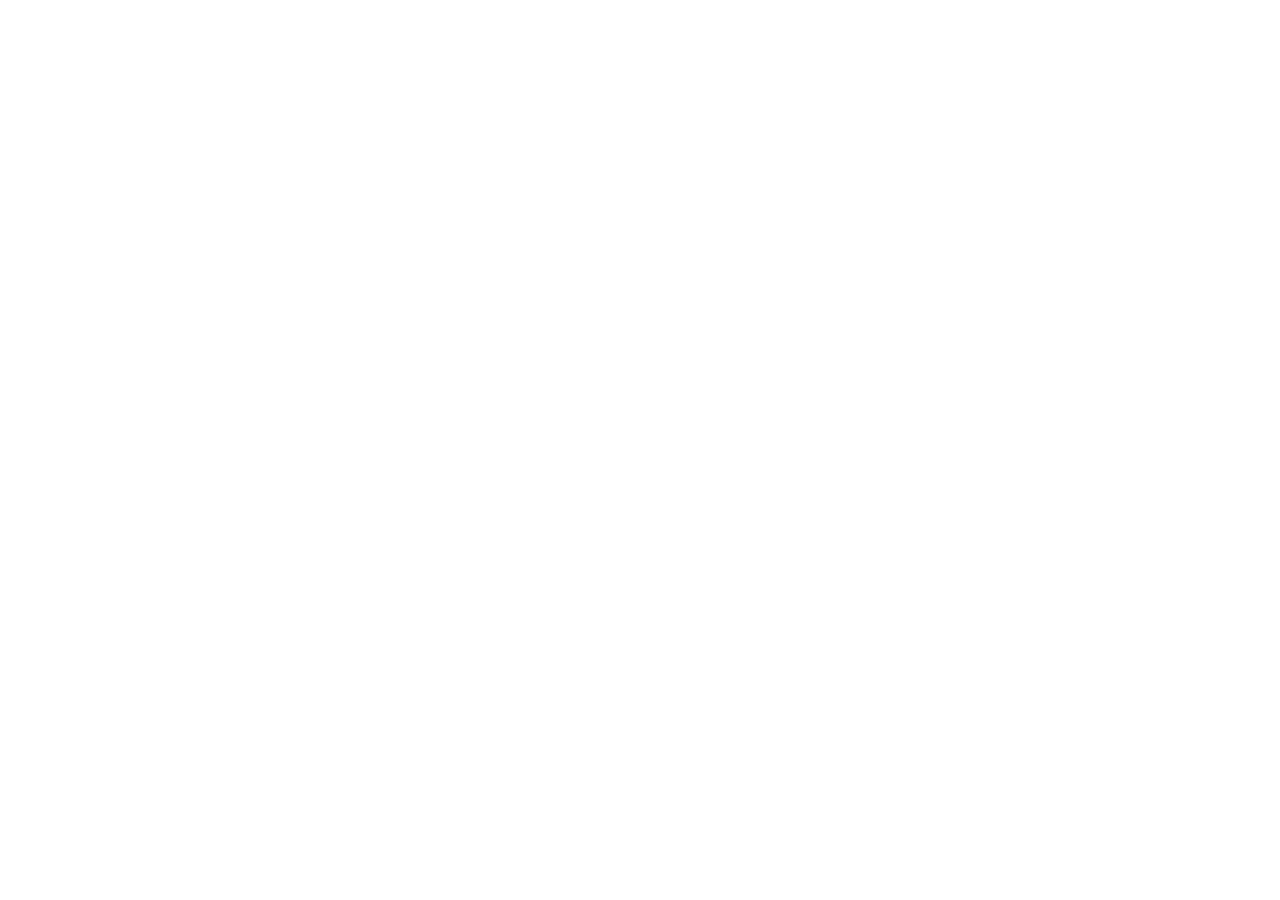
==== index.html @ e537e48a "added  basic html structure to home page" ====
<!DOCTYPE html>
<html lang="en">
<head>
    <meta charset="UTF-8">
    <meta name="viewport" content="width=device-width, initial-scale=1.0">
    <title>AWAKE Cafe</title>
</head>
<body>

</body>
</html>
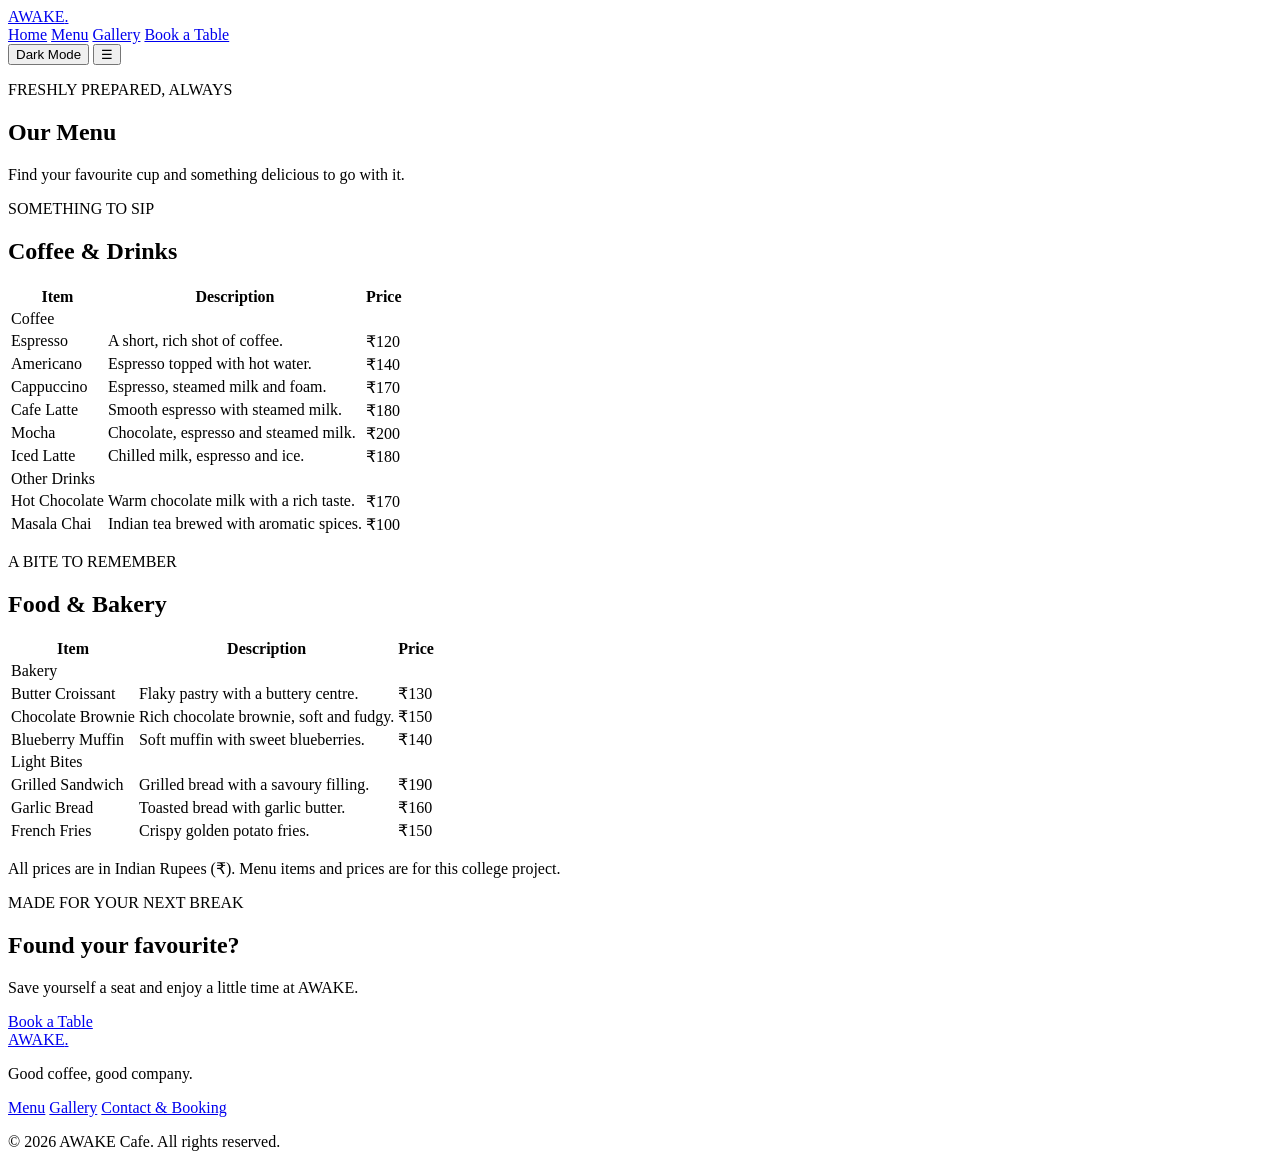
==== commit 1b32444e: "added homepage and menu page" ====
--- a/index.html
+++ b/index.html
@@ -1,11 +1,191 @@
+
 <!DOCTYPE html>
 <html lang="en">
 <head>
     <meta charset="UTF-8">
     <meta name="viewport" content="width=device-width, initial-scale=1.0">
-    <title>AWAKE Cafe</title>
+    <meta name="description" content="Explore the coffee, drinks and food menu at AWAKE Cafe.">
+    <title>Our Menu | AWAKE Cafe</title>
+    <link rel="stylesheet" href="style.css">
+    <script src="script.js" defer></script>
 </head>
 <body>
 
+    <header>
+        <a href="index.html" class="logo" aria-label="AWAKE Cafe Home">
+            AWAKE<span>.</span>
+        </a>
+
+        <nav id="navigation" aria-label="Main navigation">
+            <a href="index.html">Home</a>
+            <a href="menu.html" class="active" aria-current="page">Menu</a>
+            <a href="gallery.html">Gallery</a>
+            <a href="booking.html">Book a Table</a>
+        </nav>
+
+        <div class="header-actions">
+            <button id="theme-toggle" type="button">Dark Mode</button>
+            <button id="menu-toggle" type="button" aria-label="Toggle navigation" aria-expanded="false">☰</button>
+        </div>
+    </header>
+
+    <main>
+        <section class="page-heading">
+            <p class="eyebrow">FRESHLY PREPARED, ALWAYS</p>
+            <h1>Our Menu</h1>
+            <p>Find your favourite cup and something delicious to go with it.</p>
+        </section>
+
+        <section class="menu-section">
+            <div class="section-heading">
+                <div>
+                    <p class="eyebrow">SOMETHING TO SIP</p>
+                    <h2>Coffee & Drinks</h2>
+                </div>
+            </div>
+
+            <div class="table-wrapper">
+                <table>
+                    <thead>
+                        <tr>
+                            <th scope="col">Item</th>
+                            <th scope="col">Description</th>
+                            <th scope="col">Price</th>
+                        </tr>
+                    </thead>
+                    <tbody>
+                        <tr>
+                            <td colspan="3" class="table-heading">Coffee</td>
+                        </tr>
+                        <tr>
+                            <td>Espresso</td>
+                            <td>A short, rich shot of coffee.</td>
+                            <td>₹120</td>
+                        </tr>
+                        <tr>
+                            <td>Americano</td>
+                            <td>Espresso topped with hot water.</td>
+                            <td>₹140</td>
+                        </tr>
+                        <tr>
+                            <td>Cappuccino</td>
+                            <td>Espresso, steamed milk and foam.</td>
+                            <td>₹170</td>
+                        </tr>
+                        <tr>
+                            <td>Cafe Latte</td>
+                            <td>Smooth espresso with steamed milk.</td>
+                            <td>₹180</td>
+                        </tr>
+                        <tr>
+                            <td>Mocha</td>
+                            <td>Chocolate, espresso and steamed milk.</td>
+                            <td>₹200</td>
+                        </tr>
+                        <tr>
+                            <td>Iced Latte</td>
+                            <td>Chilled milk, espresso and ice.</td>
+                            <td>₹180</td>
+                        </tr>
+                        <tr>
+                            <td colspan="3" class="table-heading">Other Drinks</td>
+                        </tr>
+                        <tr>
+                            <td>Hot Chocolate</td>
+                            <td>Warm chocolate milk with a rich taste.</td>
+                            <td>₹170</td>
+                        </tr>
+                        <tr>
+                            <td>Masala Chai</td>
+                            <td>Indian tea brewed with aromatic spices.</td>
+                            <td>₹100</td>
+                        </tr>
+                    </tbody>
+                </table>
+            </div>
+        </section>
+
+        <section class="menu-section">
+            <div class="section-heading">
+                <div>
+                    <p class="eyebrow">A BITE TO REMEMBER</p>
+                    <h2>Food & Bakery</h2>
+                </div>
+            </div>
+
+            <div class="table-wrapper">
+                <table>
+                    <thead>
+                        <tr>
+                            <th scope="col">Item</th>
+                            <th scope="col">Description</th>
+                            <th scope="col">Price</th>
+                        </tr>
+                    </thead>
+                    <tbody>
+                        <tr>
+                            <td colspan="3" class="table-heading">Bakery</td>
+                        </tr>
+                        <tr>
+                            <td>Butter Croissant</td>
+                            <td>Flaky pastry with a buttery centre.</td>
+                            <td>₹130</td>
+                        </tr>
+                        <tr>
+                            <td>Chocolate Brownie</td>
+                            <td>Rich chocolate brownie, soft and fudgy.</td>
+                            <td>₹150</td>
+                        </tr>
+                        <tr>
+                            <td>Blueberry Muffin</td>
+                            <td>Soft muffin with sweet blueberries.</td>
+                            <td>₹140</td>
+                        </tr>
+                        <tr>
+                            <td colspan="3" class="table-heading">Light Bites</td>
+                        </tr>
+                        <tr>
+                            <td>Grilled Sandwich</td>
+                            <td>Grilled bread with a savoury filling.</td>
+                            <td>₹190</td>
+                        </tr>
+                        <tr>
+                            <td>Garlic Bread</td>
+                            <td>Toasted bread with garlic butter.</td>
+                            <td>₹160</td>
+                        </tr>
+                        <tr>
+                            <td>French Fries</td>
+                            <td>Crispy golden potato fries.</td>
+                            <td>₹150</td>
+                        </tr>
+                    </tbody>
+                </table>
+            </div>
+
+            <p class="menu-note">All prices are in Indian Rupees (₹). Menu items and prices are for this college project.</p>
+        </section>
+
+        <section class="visit">
+            <p class="eyebrow">MADE FOR YOUR NEXT BREAK</p>
+            <h2>Found your favourite?</h2>
+            <p>Save yourself a seat and enjoy a little time at AWAKE.</p>
+            <a href="booking.html" class="button">Book a Table</a>
+        </section>
+    </main>
+
+    <footer>
+        <a href="index.html" class="logo">AWAKE<span>.</span></a>
+        <p>Good coffee, good company.</p>
+
+        <div class="footer-links">
+            <a href="menu.html">Menu</a>
+            <a href="gallery.html">Gallery</a>
+            <a href="booking.html">Contact & Booking</a>
+        </div>
+
+        <p class="copyright">&copy; 2026 AWAKE Cafe. All rights reserved.</p>
+    </footer>
+
 </body>
-</html>+</html>
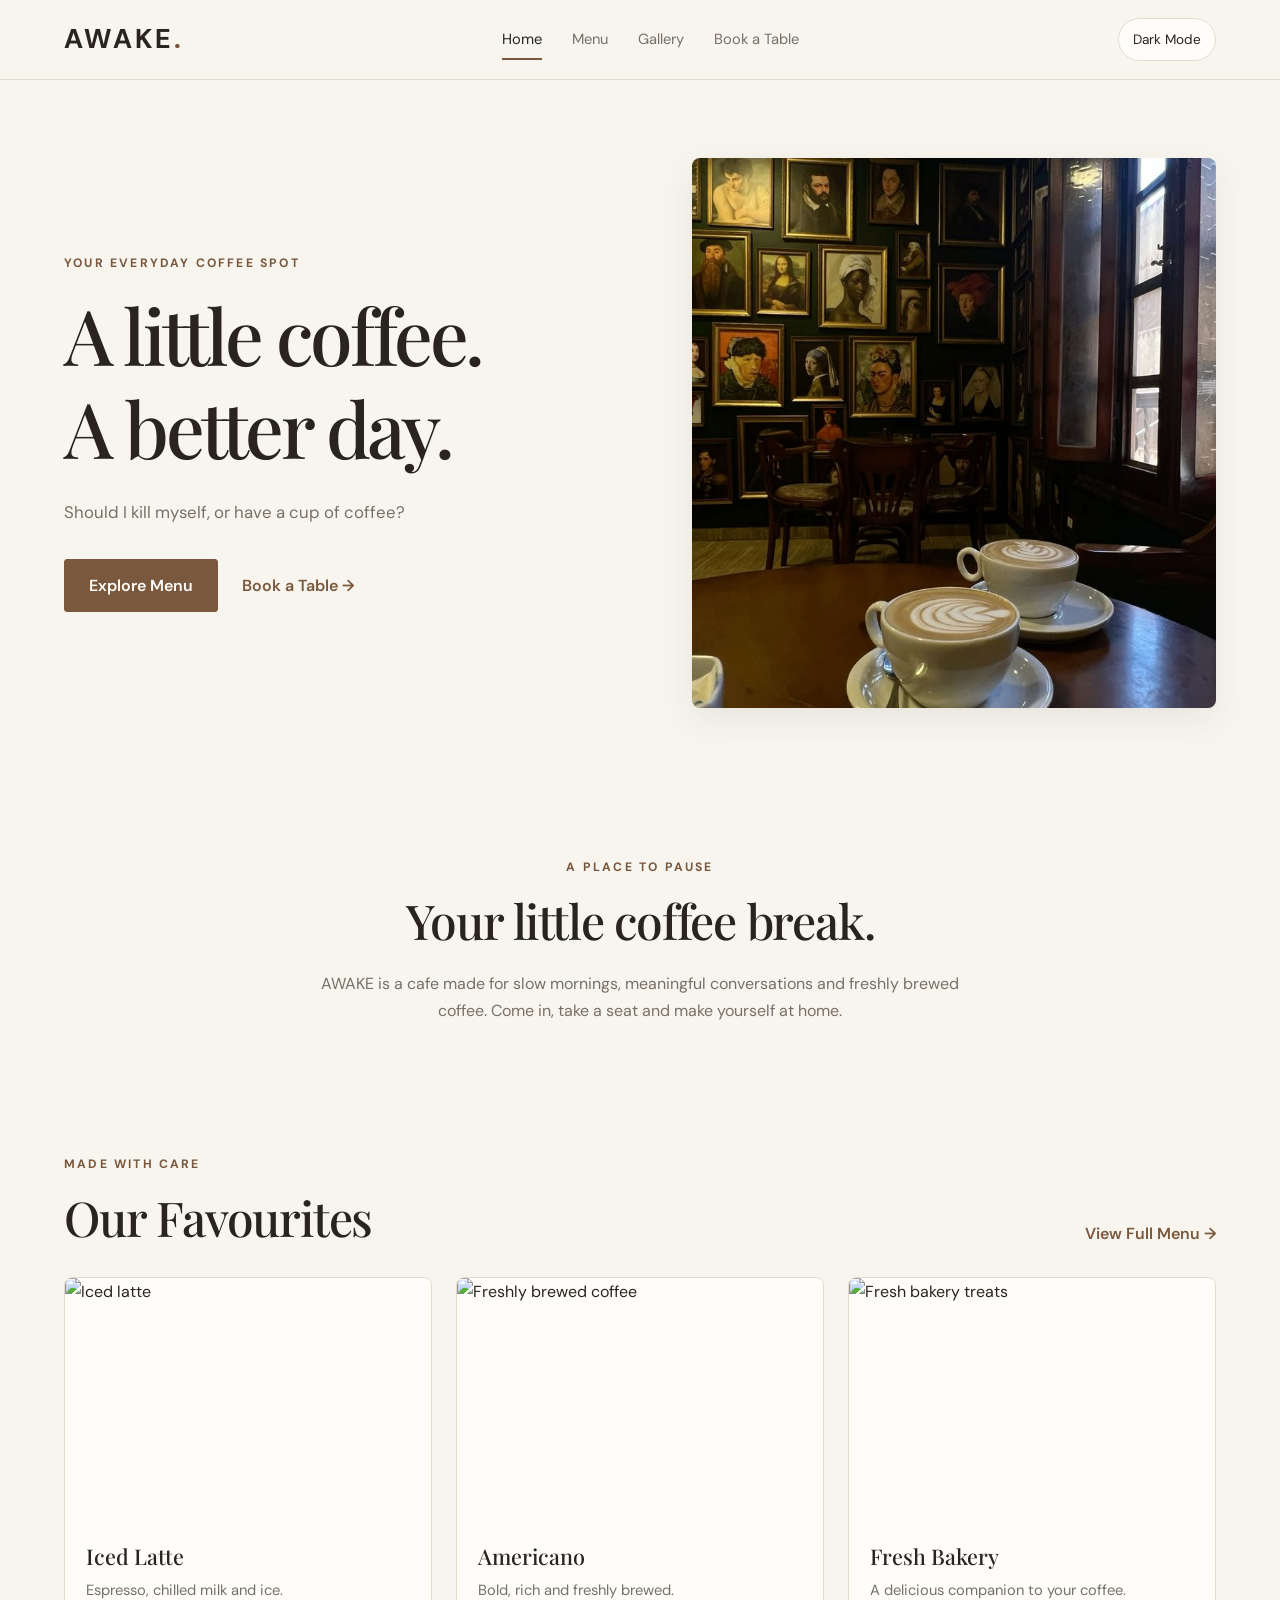
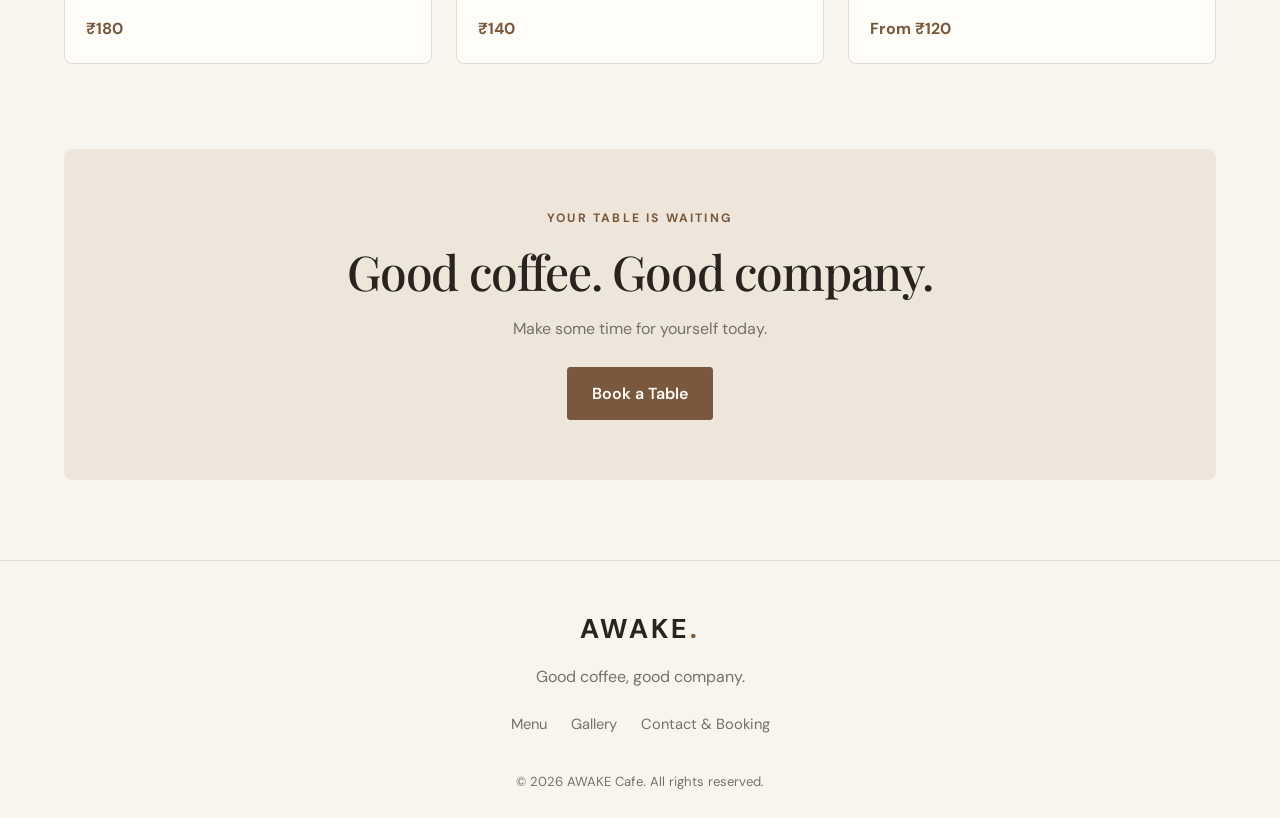
==== commit bdebe537: "completed AWAKE Cafe website" ====
--- a/index.html
+++ b/index.html
@@ -4,188 +4,117 @@
 <head>
     <meta charset="UTF-8">
     <meta name="viewport" content="width=device-width, initial-scale=1.0">
-    <meta name="description" content="Explore the coffee, drinks and food menu at AWAKE Cafe.">
-    <title>Our Menu | AWAKE Cafe</title>
+    <meta name="description" content="Discover AWAKE Cafe — freshly brewed coffee, delicious food and a place to slow down.">
+    <title>AWAKE Cafe | A Little Coffee, A Better Day</title>
     <link rel="stylesheet" href="style.css">
     <script src="script.js" defer></script>
 </head>
 <body>
-
-    <header>
-        <a href="index.html" class="logo" aria-label="AWAKE Cafe Home">
-            AWAKE<span>.</span>
-        </a>
+    <header class="site-header">
+        <a href="index.html" class="logo">AWAKE<span>.</span></a>
 
         <nav id="navigation" aria-label="Main navigation">
-            <a href="index.html">Home</a>
-            <a href="menu.html" class="active" aria-current="page">Menu</a>
+            <a href="index.html" class="active" aria-current="page">Home</a>
+            <a href="menu.html">Menu</a>
             <a href="gallery.html">Gallery</a>
             <a href="booking.html">Book a Table</a>
         </nav>
 
         <div class="header-actions">
-            <button id="theme-toggle" type="button">Dark Mode</button>
-            <button id="menu-toggle" type="button" aria-label="Toggle navigation" aria-expanded="false">☰</button>
+            <button id="theme-toggle" class="theme-toggle" type="button">Dark Mode</button>
+            <button id="menu-toggle" class="menu-toggle" type="button"
+                aria-label="Toggle navigation" aria-expanded="false">☰</button>
         </div>
     </header>
 
     <main>
-        <section class="page-heading">
-            <p class="eyebrow">FRESHLY PREPARED, ALWAYS</p>
-            <h1>Our Menu</h1>
-            <p>Find your favourite cup and something delicious to go with it.</p>
-        </section>
-
-        <section class="menu-section">
-            <div class="section-heading">
-                <div>
-                    <p class="eyebrow">SOMETHING TO SIP</p>
-                    <h2>Coffee & Drinks</h2>
+        <section class="hero container">
+            <div class="hero-content">
+                <p class="eyebrow">YOUR EVERYDAY COFFEE SPOT</p>
+                <h1>A little coffee.<br>A better day.</h1>
+                <p class="hero-description">
+                    Should I kill myself, or have a cup of coffee?
+                </p>
+                <div class="hero-actions">
+                    <a href="menu.html" class="button">Explore Menu</a>
+                    <a href="booking.html" class="text-link">Book a Table →</a>
                 </div>
             </div>
 
-            <div class="table-wrapper">
-                <table>
-                    <thead>
-                        <tr>
-                            <th scope="col">Item</th>
-                            <th scope="col">Description</th>
-                            <th scope="col">Price</th>
-                        </tr>
-                    </thead>
-                    <tbody>
-                        <tr>
-                            <td colspan="3" class="table-heading">Coffee</td>
-                        </tr>
-                        <tr>
-                            <td>Espresso</td>
-                            <td>A short, rich shot of coffee.</td>
-                            <td>₹120</td>
-                        </tr>
-                        <tr>
-                            <td>Americano</td>
-                            <td>Espresso topped with hot water.</td>
-                            <td>₹140</td>
-                        </tr>
-                        <tr>
-                            <td>Cappuccino</td>
-                            <td>Espresso, steamed milk and foam.</td>
-                            <td>₹170</td>
-                        </tr>
-                        <tr>
-                            <td>Cafe Latte</td>
-                            <td>Smooth espresso with steamed milk.</td>
-                            <td>₹180</td>
-                        </tr>
-                        <tr>
-                            <td>Mocha</td>
-                            <td>Chocolate, espresso and steamed milk.</td>
-                            <td>₹200</td>
-                        </tr>
-                        <tr>
-                            <td>Iced Latte</td>
-                            <td>Chilled milk, espresso and ice.</td>
-                            <td>₹180</td>
-                        </tr>
-                        <tr>
-                            <td colspan="3" class="table-heading">Other Drinks</td>
-                        </tr>
-                        <tr>
-                            <td>Hot Chocolate</td>
-                            <td>Warm chocolate milk with a rich taste.</td>
-                            <td>₹170</td>
-                        </tr>
-                        <tr>
-                            <td>Masala Chai</td>
-                            <td>Indian tea brewed with aromatic spices.</td>
-                            <td>₹100</td>
-                        </tr>
-                    </tbody>
-                </table>
+            <div class="hero-image-wrap">
+                <img class="hero-image" src="IMAGES/_ (13).jpeg"
+                    alt="Coffee beside a newspaper and earphones">
             </div>
         </section>
 
-        <section class="menu-section">
+        <section class="about-section container">
+            <p class="eyebrow">A PLACE TO PAUSE</p>
+            <h2>Your little coffee break.</h2>
+            <p>
+                AWAKE is a cafe made for slow mornings, meaningful conversations
+                and freshly brewed coffee. Come in, take a seat and make yourself at home.
+            </p>
+        </section>
+
+        <section class="section container">
             <div class="section-heading">
                 <div>
-                    <p class="eyebrow">A BITE TO REMEMBER</p>
-                    <h2>Food & Bakery</h2>
+                    <p class="eyebrow">MADE WITH CARE</p>
+                    <h2>Our Favourites</h2>
                 </div>
+                <a href="menu.html" class="text-link">View Full Menu →</a>
             </div>
 
-            <div class="table-wrapper">
-                <table>
-                    <thead>
-                        <tr>
-                            <th scope="col">Item</th>
-                            <th scope="col">Description</th>
-                            <th scope="col">Price</th>
-                        </tr>
-                    </thead>
-                    <tbody>
-                        <tr>
-                            <td colspan="3" class="table-heading">Bakery</td>
-                        </tr>
-                        <tr>
-                            <td>Butter Croissant</td>
-                            <td>Flaky pastry with a buttery centre.</td>
-                            <td>₹130</td>
-                        </tr>
-                        <tr>
-                            <td>Chocolate Brownie</td>
-                            <td>Rich chocolate brownie, soft and fudgy.</td>
-                            <td>₹150</td>
-                        </tr>
-                        <tr>
-                            <td>Blueberry Muffin</td>
-                            <td>Soft muffin with sweet blueberries.</td>
-                            <td>₹140</td>
-                        </tr>
-                        <tr>
-                            <td colspan="3" class="table-heading">Light Bites</td>
-                        </tr>
-                        <tr>
-                            <td>Grilled Sandwich</td>
-                            <td>Grilled bread with a savoury filling.</td>
-                            <td>₹190</td>
-                        </tr>
-                        <tr>
-                            <td>Garlic Bread</td>
-                            <td>Toasted bread with garlic butter.</td>
-                            <td>₹160</td>
-                        </tr>
-                        <tr>
-                            <td>French Fries</td>
-                            <td>Crispy golden potato fries.</td>
-                            <td>₹150</td>
-                        </tr>
-                    </tbody>
-                </table>
+            <div class="food-grid">
+                <article class="food-card">
+                    <img src="https://images.unsplash.com/photo-1461023058943-07fcbe16d735?auto=format&fit=crop&w=800&q=80"
+                        alt="Iced latte" loading="lazy">
+                    <div class="food-card-content">
+                        <h3>Iced Latte</h3>
+                        <p>Espresso, chilled milk and ice.</p>
+                        <span class="food-price">₹180</span>
+                    </div>
+                </article>
+
+                <article class="food-card">
+                    <img src="https://images.unsplash.com/photo-1509042239860-f550ce710b93?auto=format&fit=crop&w=800&q=80"
+                        alt="Freshly brewed coffee" loading="lazy">
+                    <div class="food-card-content">
+                        <h3>Americano</h3>
+                        <p>Bold, rich and freshly brewed.</p>
+                        <span class="food-price">₹140</span>
+                    </div>
+                </article>
+
+                <article class="food-card">
+                    <img src="https://images.unsplash.com/photo-1509440159596-0249088772ff?auto=format&fit=crop&w=800&q=80"
+                        alt="Fresh bakery treats" loading="lazy">
+                    <div class="food-card-content">
+                        <h3>Fresh Bakery</h3>
+                        <p>A delicious companion to your coffee.</p>
+                        <span class="food-price">From ₹120</span>
+                    </div>
+                </article>
             </div>
-
-            <p class="menu-note">All prices are in Indian Rupees (₹). Menu items and prices are for this college project.</p>
         </section>
 
-        <section class="visit">
-            <p class="eyebrow">MADE FOR YOUR NEXT BREAK</p>
-            <h2>Found your favourite?</h2>
-            <p>Save yourself a seat and enjoy a little time at AWAKE.</p>
+        <section class="visit-banner container">
+            <p class="eyebrow">YOUR TABLE IS WAITING</p>
+            <h2>Good coffee. Good company.</h2>
+            <p>Make some time for yourself today.</p>
             <a href="booking.html" class="button">Book a Table</a>
         </section>
     </main>
 
-    <footer>
+    <footer class="site-footer">
         <a href="index.html" class="logo">AWAKE<span>.</span></a>
         <p>Good coffee, good company.</p>
-
         <div class="footer-links">
             <a href="menu.html">Menu</a>
             <a href="gallery.html">Gallery</a>
             <a href="booking.html">Contact & Booking</a>
         </div>
-
         <p class="copyright">&copy; 2026 AWAKE Cafe. All rights reserved.</p>
     </footer>
-
 </body>
 </html>
--- a/style.css
+++ b/style.css
@@ -0,0 +1,974 @@
+@import url('https://fonts.googleapis.com/css2?family=DM+Sans:wght@400;500;600;700&family=Playfair+Display:wght@400;500;600;700&display=swap');
+
+:root {
+    color-scheme: light;
+    --bg: #f8f5ef;
+    --surface: #fffdf9;
+    --surface-alt: #eee6da;
+    --text: #29241f;
+    --muted: #777067;
+    --accent: #79583d;
+    --accent-dark: #513923;
+    --border: #e4dbcf;
+    --shadow: 0 12px 35px rgba(48, 34, 22, 0.08);
+}
+
+body.dark-mode {
+    color-scheme: dark;
+    --bg: #191714;
+    --surface: #24211d;
+    --surface-alt: #302a23;
+    --text: #f4eee5;
+    --muted: #b5aa9d;
+    --accent: #d2ad85;
+    --accent-dark: #ead1b2;
+    --border: #423a31;
+    --shadow: 0 12px 35px rgba(0, 0, 0, 0.2);
+}
+
+* {
+    box-sizing: border-box;
+}
+
+html {
+    scroll-behavior: smooth;
+    scroll-padding-top: 100px;
+}
+
+body {
+    margin: 0;
+    background: var(--bg);
+    color: var(--text);
+    font-family: "DM Sans", sans-serif;
+    font-size: 16px;
+    line-height: 1.7;
+    transition: background-color 0.25s ease, color 0.25s ease;
+}
+
+button,
+input,
+select,
+textarea {
+    font: inherit;
+}
+
+button,
+a {
+    -webkit-tap-highlight-color: transparent;
+}
+
+a {
+    color: inherit;
+    text-decoration: none;
+}
+
+img,
+video,
+iframe {
+    display: block;
+    max-width: 100%;
+}
+
+img {
+    height: auto;
+}
+
+button:focus-visible,
+a:focus-visible,
+input:focus-visible,
+select:focus-visible,
+textarea:focus-visible {
+    outline: 3px solid var(--accent);
+    outline-offset: 4px;
+}
+
+h1,
+h2,
+h3 {
+    margin-top: 0;
+    font-family: "Playfair Display", Georgia, serif;
+    font-weight: 500;
+    line-height: 1.2;
+}
+
+h1 {
+    font-size: clamp(2.7rem, 6vw, 5.2rem);
+    letter-spacing: -0.045em;
+}
+
+h2 {
+    font-size: clamp(2rem, 4vw, 3rem);
+    letter-spacing: -0.025em;
+}
+
+h3 {
+    font-size: 1.35rem;
+}
+
+p {
+    margin-top: 0;
+}
+
+.container {
+    width: min(90%, 1200px);
+    margin-right: auto;
+    margin-left: auto;
+}
+
+.site-header {
+    position: sticky;
+    top: 0;
+    z-index: 100;
+    display: flex;
+    align-items: center;
+    justify-content: space-between;
+    gap: 24px;
+    min-height: 80px;
+    padding: 14px max(5%, calc((100% - 1200px) / 2));
+    background: var(--bg);
+    border-bottom: 1px solid var(--border);
+}
+
+.logo {
+    flex-shrink: 0;
+    font-size: 1.7rem;
+    font-weight: 700;
+    letter-spacing: 0.11em;
+}
+
+.logo span {
+    color: var(--accent);
+}
+
+#navigation {
+    display: flex;
+    align-items: center;
+    gap: 30px;
+}
+
+#navigation a {
+    position: relative;
+    padding: 8px 0;
+    color: var(--muted);
+    font-size: 0.92rem;
+}
+
+#navigation a:hover,
+#navigation a.active {
+    color: var(--text);
+}
+
+#navigation a.active::after {
+    position: absolute;
+    right: 0;
+    bottom: 0;
+    left: 0;
+    height: 2px;
+    background: var(--accent);
+    content: "";
+}
+
+.header-actions {
+    display: flex;
+    align-items: center;
+    gap: 10px;
+}
+
+.theme-toggle,
+.menu-toggle {
+    padding: 9px 14px;
+    border: 1px solid var(--border);
+    border-radius: 30px;
+    background: var(--surface);
+    color: var(--text);
+    cursor: pointer;
+    font-size: 0.85rem;
+}
+
+.menu-toggle {
+    display: none;
+    width: 42px;
+    height: 42px;
+    padding: 0;
+    font-size: 1.25rem;
+}
+
+main {
+    overflow: clip;
+}
+
+.eyebrow {
+    margin-bottom: 16px;
+    color: var(--accent);
+    font-size: 0.76rem;
+    font-weight: 700;
+    letter-spacing: 0.18em;
+    line-height: 1.5;
+}
+
+.hero {
+    display: grid;
+    grid-template-columns: 1fr 0.95fr;
+    align-items: center;
+    gap: clamp(35px, 6vw, 85px);
+    padding-top: 78px;
+    padding-bottom: 85px;
+}
+
+.hero-content {
+    max-width: 560px;
+}
+
+.hero h1 {
+    margin-bottom: 24px;
+}
+
+.hero-description {
+    max-width: 470px;
+    margin-bottom: 30px;
+    color: var(--muted);
+    font-size: 1.05rem;
+    line-height: 1.9;
+}
+
+.hero-image-wrap {
+    min-width: 0;
+}
+
+.hero-image {
+    width: 100%;
+    height: clamp(350px, 43vw, 550px);
+    border-radius: 8px;
+    object-fit: cover;
+    box-shadow: var(--shadow);
+}
+
+.hero-actions {
+    display: flex;
+    align-items: center;
+    flex-wrap: wrap;
+    gap: 24px;
+}
+
+.button {
+    display: inline-flex;
+    align-items: center;
+    justify-content: center;
+    min-height: 48px;
+    padding: 12px 24px;
+    border: 1px solid var(--accent);
+    border-radius: 3px;
+    background: var(--accent);
+    color: #fffdf9;
+    font-weight: 600;
+    text-align: center;
+    cursor: pointer;
+    transition: background 0.2s ease, transform 0.2s ease;
+}
+
+.button:hover {
+    background: var(--accent-dark);
+    transform: translateY(-2px);
+}
+
+.text-link {
+    color: var(--accent);
+    font-weight: 600;
+}
+
+.text-link:hover {
+    text-decoration: underline;
+    text-underline-offset: 5px;
+}
+
+.about-section {
+    max-width: 850px;
+    padding: 65px 20px 80px;
+    text-align: center;
+}
+
+.about-section h2 {
+    margin-bottom: 20px;
+}
+
+.about-section>p:last-child {
+    max-width: 660px;
+    margin-right: auto;
+    margin-left: auto;
+    color: var(--muted);
+}
+
+.section {
+    padding-top: 35px;
+    padding-bottom: 85px;
+}
+
+.section-heading {
+    display: flex;
+    align-items: end;
+    justify-content: space-between;
+    gap: 24px;
+    margin-bottom: 30px;
+}
+
+.section-heading h2 {
+    margin-bottom: 0;
+}
+
+.section-heading>p {
+    margin-bottom: 5px;
+    color: var(--muted);
+}
+
+.food-grid {
+    display: grid;
+    grid-template-columns: repeat(3, minmax(0, 1fr));
+    gap: 24px;
+}
+
+.food-card {
+    overflow: hidden;
+    border: 1px solid var(--border);
+    border-radius: 8px;
+    background: var(--surface);
+    transition: transform 0.25s ease, box-shadow 0.25s ease;
+}
+
+.food-card:hover {
+    transform: translateY(-5px);
+    box-shadow: var(--shadow);
+}
+
+.food-card img {
+    width: 100%;
+    height: 245px;
+    object-fit: cover;
+}
+
+.food-card-content {
+    padding: 21px;
+}
+
+.food-card-content h3 {
+    margin-bottom: 8px;
+}
+
+.food-card-content p {
+    margin-bottom: 12px;
+    color: var(--muted);
+    font-size: 0.92rem;
+}
+
+.food-price {
+    color: var(--accent);
+    font-weight: 700;
+}
+
+.visit-banner {
+    margin-bottom: 80px;
+    padding: 60px 24px;
+    border-radius: 8px;
+    background: var(--surface-alt);
+    text-align: center;
+}
+
+.visit-banner h2 {
+    margin-bottom: 14px;
+}
+
+.visit-banner>p:not(.eyebrow) {
+    margin-bottom: 25px;
+    color: var(--muted);
+}
+
+.site-footer {
+    display: flex;
+    flex-direction: column;
+    align-items: center;
+    gap: 10px;
+    padding: 45px 5% 25px;
+    border-top: 1px solid var(--border);
+    text-align: center;
+}
+
+.site-footer>p {
+    margin-bottom: 0;
+    color: var(--muted);
+}
+
+.footer-links {
+    display: flex;
+    flex-wrap: wrap;
+    justify-content: center;
+    gap: 24px;
+    margin: 12px 0;
+}
+
+.footer-links a {
+    color: var(--muted);
+    font-size: 0.92rem;
+}
+
+.footer-links a:hover {
+    color: var(--accent);
+}
+
+.copyright {
+    margin-top: 12px;
+    font-size: 0.82rem;
+}
+
+.page-heading {
+    padding-top: 75px;
+    padding-bottom: 55px;
+    text-align: center;
+}
+
+.page-heading h1 {
+    max-width: 900px;
+    margin: 0 auto 20px;
+    font-size: clamp(2.5rem, 5vw, 4.4rem);
+}
+
+.page-heading h1 span {
+    color: var(--accent);
+}
+
+.page-heading>p:last-child {
+    max-width: 680px;
+    margin-right: auto;
+    margin-left: auto;
+    color: var(--muted);
+}
+
+.menu-section {
+    margin-bottom: 60px;
+}
+
+.table-wrapper {
+    overflow-x: auto;
+    border: 1px solid var(--border);
+    border-radius: 8px;
+    background: var(--surface);
+}
+
+table {
+    width: 100%;
+    border-collapse: collapse;
+    text-align: left;
+}
+
+caption {
+    padding: 16px;
+    color: var(--muted);
+    text-align: left;
+}
+
+th,
+td {
+    padding: 16px 20px;
+    border-bottom: 1px solid var(--border);
+}
+
+thead th {
+    background: var(--surface-alt);
+    color: var(--text);
+    font-weight: 700;
+}
+
+tbody tr:last-child td {
+    border-bottom: 0;
+}
+
+tbody tr:hover {
+    background: var(--surface-alt);
+}
+
+td:last-child,
+thead th:last-child {
+    text-align: right;
+    white-space: nowrap;
+}
+
+.table-heading {
+    background: var(--accent);
+    color: #fffdf9;
+    font-family: "Playfair Display", Georgia, serif;
+    font-size: 1.1rem;
+    text-align: left;
+}
+
+.menu-note,
+.media-note {
+    margin-top: 18px;
+    color: var(--muted);
+    font-size: 0.9rem;
+    text-align: center;
+}
+
+.gallery-section {
+    padding-bottom: 75px;
+}
+
+.gallery-grid {
+    display: grid;
+    grid-template-columns: repeat(3, minmax(0, 1fr));
+    gap: 22px;
+}
+
+.gallery-item {
+    overflow: hidden;
+    margin: 0;
+    border-radius: 8px;
+    background: var(--surface-alt);
+    cursor: zoom-in;
+}
+
+.gallery-item img {
+    width: 100%;
+    height: 290px;
+    object-fit: cover;
+    transition: transform 0.4s ease;
+}
+
+.gallery-item:hover img {
+    transform: scale(1.05);
+}
+
+.gallery-item figcaption {
+    padding: 15px 17px;
+    background: var(--surface);
+    font-family: "Playfair Display", Georgia, serif;
+    font-size: 1.1rem;
+}
+
+.video-section {
+    padding-bottom: 80px;
+}
+
+.video-container {
+    overflow: hidden;
+    border-radius: 8px;
+    background: #171512;
+    box-shadow: var(--shadow);
+}
+
+.video-container video {
+    width: 100%;
+    max-height: 650px;
+    aspect-ratio: 16 / 9;
+    object-fit: cover;
+}
+
+.lightbox {
+    position: fixed;
+    inset: 0;
+    z-index: 1000;
+    display: none;
+    align-items: center;
+    justify-content: center;
+    flex-direction: column;
+    gap: 15px;
+    padding: 60px 5%;
+    background: rgba(15, 13, 11, 0.94);
+}
+
+.lightbox.open {
+    display: flex;
+}
+
+.lightbox img {
+    max-width: min(100%, 1100px);
+    max-height: 78vh;
+    object-fit: contain;
+}
+
+.lightbox p {
+    margin: 0;
+    color: #fffdf9;
+    text-align: center;
+}
+
+.lightbox-close {
+    position: absolute;
+    top: 18px;
+    right: 25px;
+    width: 45px;
+    height: 45px;
+    border: 1px solid rgba(255, 255, 255, 0.5);
+    border-radius: 50%;
+    background: transparent;
+    color: white;
+    font-size: 2rem;
+    line-height: 1;
+    cursor: pointer;
+}
+
+.booking-section {
+    display: grid;
+    grid-template-columns: 0.8fr 1.2fr;
+    align-items: start;
+    gap: clamp(35px, 7vw, 85px);
+    padding-bottom: 85px;
+}
+
+.booking-intro {
+    position: sticky;
+    top: 110px;
+}
+
+.booking-intro h2 {
+    margin-bottom: 20px;
+}
+
+.booking-intro>p:not(.eyebrow) {
+    color: var(--muted);
+}
+
+.contact-details {
+    display: grid;
+    gap: 18px;
+    margin-top: 35px;
+}
+
+.contact-item {
+    padding: 18px 0;
+    border-bottom: 1px solid var(--border);
+}
+
+.contact-item h3 {
+    margin-bottom: 8px;
+    font-size: 1.2rem;
+}
+
+.contact-item p {
+    margin-bottom: 4px;
+    color: var(--muted);
+    font-size: 0.94rem;
+}
+
+.booking-form-container {
+    padding: clamp(22px, 4vw, 40px);
+    border: 1px solid var(--border);
+    border-radius: 8px;
+    background: var(--surface);
+    box-shadow: var(--shadow);
+}
+
+.booking-form-container>h2 {
+    margin-bottom: 10px;
+    font-size: 2.2rem;
+}
+
+.form-description {
+    margin-bottom: 26px;
+    color: var(--muted);
+    font-size: 0.88rem;
+}
+
+#booking-form {
+    display: grid;
+    gap: 19px;
+}
+
+.form-group {
+    display: flex;
+    flex-direction: column;
+    gap: 8px;
+    min-width: 0;
+}
+
+.form-group label {
+    font-size: 0.92rem;
+    font-weight: 600;
+}
+
+.form-group input,
+.form-group select,
+.form-group textarea {
+    width: 100%;
+    min-height: 48px;
+    padding: 12px 14px;
+    border: 1px solid var(--border);
+    border-radius: 4px;
+    background: var(--bg);
+    color: var(--text);
+}
+
+.form-group textarea {
+    min-height: 120px;
+    resize: vertical;
+}
+
+.form-group input::placeholder,
+.form-group textarea::placeholder {
+    color: var(--muted);
+    opacity: 0.8;
+}
+
+.form-row {
+    display: grid;
+    grid-template-columns: repeat(2, minmax(0, 1fr));
+    gap: 18px;
+}
+
+.checkbox-group {
+    flex-direction: row;
+    align-items: flex-start;
+    gap: 12px;
+}
+
+.checkbox-group input {
+    flex: 0 0 auto;
+    width: 18px;
+    min-height: 18px;
+    height: 18px;
+    margin-top: 5px;
+    accent-color: var(--accent);
+}
+
+.checkbox-group label {
+    font-size: 0.87rem;
+    font-weight: 400;
+}
+
+.form-submit {
+    width: 100%;
+}
+
+.form-status {
+    margin-bottom: 0;
+    font-size: 0.92rem;
+}
+
+.map-section {
+    padding-bottom: 85px;
+}
+
+.map-container {
+    overflow: hidden;
+    border: 1px solid var(--border);
+    border-radius: 8px;
+    background: var(--surface-alt);
+}
+
+.map-container iframe {
+    width: 100%;
+    height: 400px;
+    border: 0;
+}
+
+@media (max-width: 1000px) {
+    #navigation {
+        gap: 18px;
+    }
+
+    .hero {
+        gap: 35px;
+    }
+
+    .gallery-grid {
+        grid-template-columns: repeat(2, minmax(0, 1fr));
+    }
+
+    .gallery-item img {
+        height: 300px;
+    }
+}
+
+@media (max-width: 760px) {
+    .site-header {
+        flex-wrap: wrap;
+        gap: 12px;
+        padding: 12px 5%;
+    }
+
+    .logo {
+        font-size: 1.45rem;
+    }
+
+    .header-actions {
+        margin-left: auto;
+    }
+
+    .menu-toggle {
+        display: inline-flex;
+        align-items: center;
+        justify-content: center;
+    }
+
+    .theme-toggle {
+        padding: 9px 11px;
+    }
+
+    #navigation {
+        display: none;
+        order: 3;
+        flex: 0 0 100%;
+        align-items: stretch;
+        flex-direction: column;
+        gap: 0;
+        padding-top: 10px;
+        border-top: 1px solid var(--border);
+    }
+
+    #navigation.open {
+        display: flex;
+    }
+
+    #navigation a {
+        padding: 12px 4px;
+    }
+
+    #navigation a.active::after {
+        right: auto;
+        width: 35px;
+    }
+
+    .hero {
+        grid-template-columns: 1fr;
+        gap: 35px;
+        padding-top: 50px;
+        padding-bottom: 55px;
+    }
+
+    .hero h1 {
+        font-size: clamp(2.8rem, 10vw, 4.5rem);
+    }
+
+    .hero-image {
+        height: clamp(300px, 70vw, 480px);
+    }
+
+    .about-section {
+        padding: 45px 15px 60px;
+    }
+
+    .section {
+        padding-top: 20px;
+        padding-bottom: 60px;
+    }
+
+    .food-grid {
+        grid-template-columns: repeat(2, minmax(0, 1fr));
+        gap: 16px;
+    }
+
+    .food-card img {
+        height: 200px;
+    }
+
+    .food-card-content {
+        padding: 16px;
+    }
+
+    .section-heading {
+        align-items: flex-start;
+        flex-direction: column;
+        gap: 12px;
+    }
+
+    .visit-banner {
+        margin-bottom: 60px;
+        padding: 45px 20px;
+    }
+
+    .page-heading {
+        padding-top: 50px;
+        padding-bottom: 40px;
+    }
+
+    .menu-section {
+        margin-bottom: 45px;
+    }
+
+    th,
+    td {
+        padding: 13px 12px;
+    }
+
+    .gallery-grid {
+        gap: 15px;
+    }
+
+    .gallery-item img {
+        height: 250px;
+    }
+
+    .booking-section {
+        grid-template-columns: 1fr;
+        gap: 35px;
+        padding-bottom: 60px;
+    }
+
+    .booking-intro {
+        position: static;
+    }
+
+    .contact-details {
+        grid-template-columns: repeat(2, minmax(0, 1fr));
+        gap: 15px;
+        margin-top: 20px;
+    }
+
+    .map-container iframe {
+        height: 330px;
+    }
+}
+
+@media (max-width: 480px) {
+    body {
+        font-size: 15px;
+    }
+
+    .hero {
+        padding-top: 35px;
+    }
+
+    .hero-actions {
+        align-items: flex-start;
+        flex-direction: column;
+        gap: 17px;
+    }
+
+    .food-grid,
+    .gallery-grid {
+        grid-template-columns: 1fr;
+    }
+
+    .food-card img {
+        height: 240px;
+    }
+
+    .gallery-item img {
+        height: 280px;
+    }
+
+    .contact-details,
+    .form-row {
+        grid-template-columns: 1fr;
+    }
+
+    .booking-form-container {
+        padding: 22px 18px;
+    }
+
+    .map-container iframe {
+        height: 280px;
+    }
+
+    .footer-links {
+        gap: 12px 20px;
+    }
+}
+
+@media (prefers-reduced-motion: reduce) {
+
+    *,
+    *::before,
+    *::after {
+        scroll-behavior: auto !important;
+        transition-duration: 0.01ms !important;
+        animation-duration: 0.01ms !important;
+    }
+}
